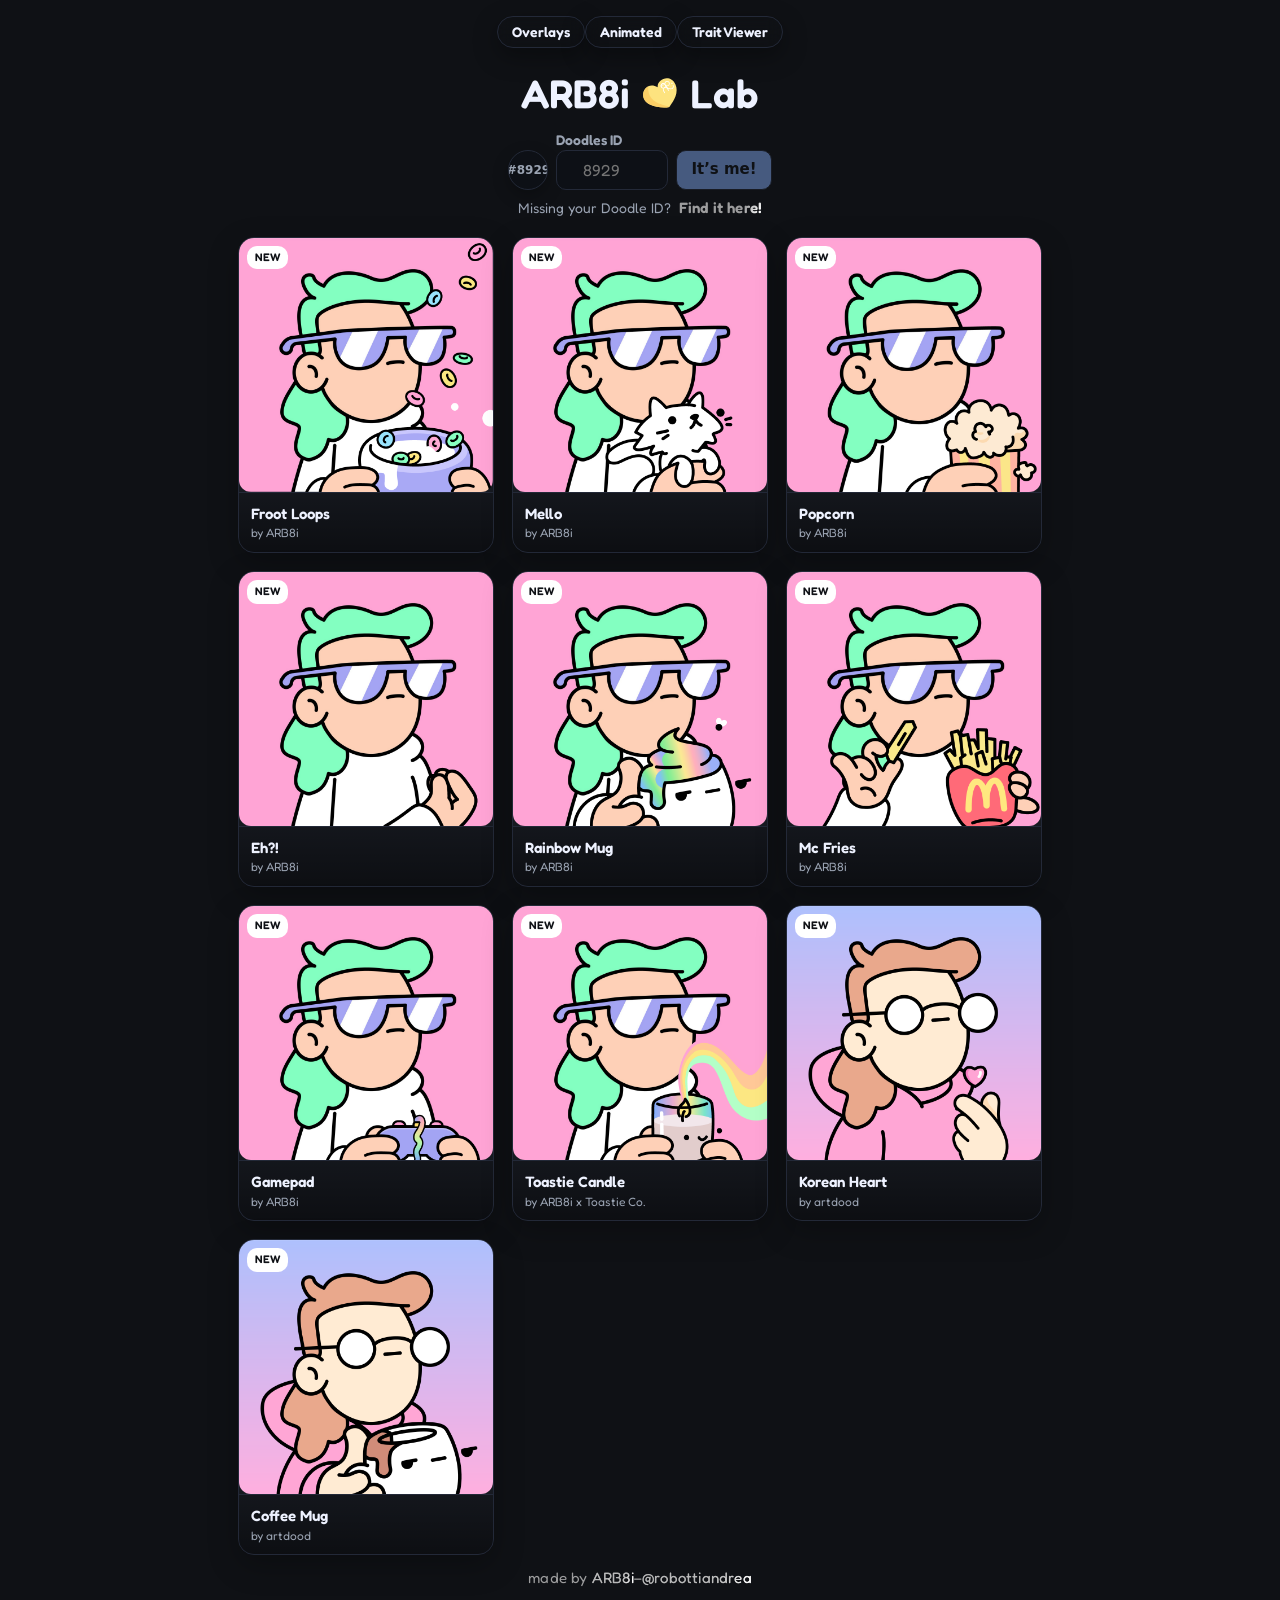
==== index.html @ 6c1bfeb5 "Add files via upload" ====
<!doctype html>
<html lang="it">
<head>
<meta charset="utf-8" />
<meta name="viewport" content="width=device-width, initial-scale=1, viewport-fit=cover">
<title>ARB8i Lab — Gallery</title>
<link rel="icon" href="icons/icon-192.png">
<link rel="preconnect" href="https://fonts.googleapis.com">
<link rel="preconnect" href="https://fonts.gstatic.com" crossorigin>
<link href="https://fonts.googleapis.com/css2?family=Fredoka:wght@500;600&display=swap" rel="stylesheet">
<link rel="stylesheet" href="./styles/common.css">
<link rel="manifest" href="/manifest.webmanifest">
<meta name="theme-color" content="#0f1115">

<link rel="apple-touch-icon" href="/icons/apple-touch-icon.png">
<meta name="apple-mobile-web-app-capable" content="yes">
<meta name="apple-mobile-web-app-status-bar-style" content="black-translucent">
<meta name="apple-mobile-web-app-title" content="Doodles">

<!-- libreria condivisa: mountIdRow, initIdControl, normalizeId, createIdPreview -->

<script src="./scripts/common.js?v=3"></script>
<script>
  if ('serviceWorker' in navigator) {
    navigator.serviceWorker.register('/sw.js').catch(()=>{});
  }
</script>

<style>
  :root{
    /* solo variabili/parametri usati QUI (non in common) */
    --footer-space: calc(44px + env(safe-area-inset-bottom));
    --card-w:256px;
    --gap:18px;

    /* params sheen chip */
    --sheen-width:56px;
    --sheen-alpha:.18;
    --sheen-angle:-14deg;
    --sheen-from:-120%;
    --sheen-to:220%;
    --sheen-dur:5.2s;
    --sheen-delay:1.2s;
  }

  *{box-sizing:border-box}

  body{
    min-height:100svh;
    display:flex;
    flex-direction:column;
  }
  .wrap{ flex:1 0 auto; }

  /* hero */
  .hero{ text-align:center; margin:8px 0 18px }
  /* HERO: font fisse */
  .hero h1{
    margin:0 0 8px;           /* unifica i due .hero h1 che avevi (6px e 8px) */
    font-size: 40px;          /* fisso (oppure 2rem se preferisci) */
    font-weight:600;
  }
  .hero p{
    margin:0;
    font-size: 14px;          /* fisso */
    line-height:1.35;
    color:var(--muted);
  }
  .hero .tagline{
    margin:20px 0 0;
    font-size: 30px;          /* fisso */
    line-height:1;
    color:var(--muted);
  }

  .hero .sub{ margin-top: 8px !important; }

  /* griglia cards */
  .grid{
    display:grid;
    grid-template-columns: repeat(auto-fill, minmax(var(--card-w), var(--card-w)));
    gap:var(--gap);
    justify-content:center;
    justify-items:center;
    max-width: calc(3 * var(--card-w) + 2 * var(--gap));
    margin-inline:auto;
  }

  /* parti di card specifiche della gallery (il resto sta in common.css) */
  .thumb{
	  position:relative;
	  aspect-ratio:1/1;
	  background:#0d1016;

	  /* ⬇️ questi due sono la chiave */
	  overflow: hidden;
	  border-radius: 12px; /* usa lo stesso raggio delle card, o la tua var */
	}

  .thumb img{ width:100%; height:100%; object-fit:cover; display:block; }
  .thumb video{
  width:100%; height:100%;
  object-fit:cover; display:block;
  border-radius:inherit; background:#000;
}
  .badge{
    position:absolute; top:8px; left:8px;
    padding:4px 8px; border-radius:10px; font-size:11px; font-weight:600;
    background:#fff; color:#0F1116;
  }
  .titlebar{ padding:10px 12px; border-top:1px solid var(--border);
             background:linear-gradient(0deg, rgba(0,0,0,.45), rgba(0,0,0,.15)); }
  .name{ font-size:15px; font-weight:600 }
  .by{ font-size:12px; color:var(--muted) }
  a.cardlink{ position:absolute; inset:0; display:block; text-decoration:none; color:inherit }
  .empty{ opacity:.8; text-align:center; border:1px dashed var(--border); border-radius:12px; padding:18px }
  
  :root{ --navchip-h: 44px; }
  /* nav chip sticky (solo gallery) */
  .navchip-bar{
    position: fixed;                          /* ← era sticky/flex */
    top: calc(env(safe-area-inset-top) + 12px);
    left: 0;                                  /* ← ancora ai bordi */
    right: 0;
    z-index: 9999;
    display: flex;
    justify-content: center;
    padding: 4px 0;
  }
  .navchip{
    display:inline-flex; align-items:center; gap:8px;
    padding:8px 14px; border-radius:999px;
    background: rgba(23,26,33,.85);
    background: color-mix(in oklab, var(--card) 85%, transparent);
    border:1px solid var(--border);
    backdrop-filter: blur(8px);
    box-shadow:0 8px 24px rgba(0,0,0,.35);
    font:600 14px/1 'Fredoka', system-ui, -apple-system, Segoe UI, Roboto, Helvetica, Arial;
    color:var(--text); text-decoration:none; white-space:nowrap;
    transition:border-color .15s ease, color .15s ease, transform .05s ease;
    position:relative; overflow:hidden;
    background: none !important; 
  }
  .navchip:hover{ color:var(--acc); border-color:var(--acc); }
  .navchip:active{ transform: translateY(1px); }
  /* spinge i contenuti sotto la barra (titolo non si sovrappone) */
  .wrap{
    padding-top: calc(env(safe-area-inset-top) + 12px + var(--navchip-h));
  }

  
/* Runner di luce che percorre il bordo (trigger: .grid.highlight) */

/* l’SVG sta sopra la card, ma non intercetta click */
.card{ position:relative; overflow:hidden; }
.card .runner{
  position:absolute;
  inset:-2px;                  /* abbraccia leggermente fuori per non “tagliare” */
  width:calc(100% + 4px);
  height:calc(100% + 4px);
  pointer-events:none;
  z-index:2;
}

/* aspetto della traccia luminosa */
.card .runner rect{
  fill:none;
  stroke-width: 2.5;           /* spessore luce */
  stroke-linejoin: round;
  stroke-linecap: round;

  /* segmento visibile + gap lungo il perimetro normalizzato (100) */
  stroke-dasharray: 100 0;     /* 10% luce, 90% gap */
  stroke-dashoffset: 100;      /* parte “fuori campo” */

  opacity:0;
  filter: drop-shadow(0 0 8px rgba(138,180,255,.55));
}

.grid.highlight .card .runner rect{
  animation:
    runnerFade 1.6s ease-out forwards,
    runnerLap  1.6s linear forwards;
  animation-delay: var(--delay, 0ms), var(--delay, 0ms);

}



/*questa serve?*/
@media (max-width:360px){
  .grid.highlight .card .runner rect { --delay: 0ms; }
}

/* animazioni */
@keyframes runnerFade{
  0%   { opacity:0 }
  12%  { opacity:1 }
  70%  { opacity:1 }
  100% { opacity:0 }
}
@keyframes runnerLap{
  from { stroke-dashoffset: 100 }  /* 100% del giro da fare */
  to   { stroke-dashoffset: 0 }    /* segmento arriva dove ha iniziato */
}

/* rispetto accessibilità: niente movimento per chi riduce */
@media (prefers-reduced-motion:reduce){
  .grid.highlight .card .runner rect{
    animation: runnerFade 0.8s ease-out both; /* solo fade, niente corsa */
  }
}


</style>

</head>
<body>
  <div class="navchip-bar">
    <a class="navchip" data-tab="overlays" href="./index.html?tab=overlays" title="Overlays">Overlays</a>
    <a class="navchip" data-tab="animated" href="./index.html?tab=animated" title="Animated">Animated</a>
    <a class="navchip" href="./Doodles_trait-viewer.html?source=index" title="Trait Viewer">Trait Viewer</a>
  </div>

  
    <main class="wrap">
      <header class="hero">
        <h1 class="brand">
          <span>ARB8i</span>
          <img src="icons/HeARt.svg" alt="" class="brand-heart" aria-hidden="true">
          <span>Lab</span>
        </h1>

      
      <div class="hero-id">
        <label for="idField" class="form-label">Doodles ID</label>
      
        <div class="hero-id-row">
          <!-- Host dove montiamo preview+input (e NON il bottone) -->
          <div id="idRowHost"></div>
      
          <!-- Contenitore del bottone + popover (il bottone verrà montato qui) -->
          <div class="id-cta">
          </div>
        </div>
      
        <p class="sub" style="margin:6px 0 0">
          Missing your Doodle ID?
          <a id="tvLink" class="back shimmer idhelp" href="./Doodles_trait-viewer.html?source=index">Find it here!</a>
        </p>
        
        <p id="idError" class="id-error" role="status" aria-live="polite" style="display:none"></p>
      </div>
     
    </header>

    <div id="grid" class="grid"></div>
    <div id="empty" class="empty" style="display:none">Nessun overlay nel manifest.</div>
  </main>

  <div class="footer-madeby">
    <a class="shimmer madeby-link" href="https://x.com/robottiandrea" target="_blank" rel="noopener">
      made by&nbsp;<span>ARB8i</span>–<span>@robottiandrea</span>
    </a>
  </div>

<script>
/* ====== DOM ====== */
const GRID = document.getElementById('grid');
const EMPTY = document.getElementById('empty');
const idError = document.getElementById('idError');

/* ====== UI helpers ====== */
// Ruota un <linearGradient> da 0 a 360° in "dur" ms (fallback senza SMIL)
function spinGradient(gradEl, dur = 1600){
  if (!gradEl) return;
  const t0 = performance.now();
  function tick(now){
    const p = Math.min(1, (now - t0) / dur);
    const angle = 360 * p;
    gradEl.setAttribute('gradientTransform', `rotate(${angle} 0.5 0.5)`);
    if (p < 1) requestAnimationFrame(tick);
  }
  requestAnimationFrame(tick);
}
  
function nudgeGrid(){
  if(!GRID) return;
  GRID.classList.remove('highlight');
  void GRID.offsetWidth;
  GRID.classList.add('highlight');

  // avvia la rotazione rainbow su TUTTI i gradient delle card
 document.querySelectorAll('.runner animateTransform')
  .forEach(a => a.beginElement());

}

function showPopover(msg){
  showCenterPop(msg, '', 1600);
  // Resta l’effetto “onda” sulla griglia dopo la scomparsa del popup
  setTimeout(() => startShowcase({ dur: 1600, stagger: 120 }), 1700);

}
// 1° giro in sequenza, poi TUTTO STOP
function startShowcase({dur = 1600, stagger = 120} = {}){
  const cards = Array.from(document.querySelectorAll('#grid .card'));
  if (!GRID || !cards.length) return;

  // Sequenza: assegno i ritardi per-card
  cards.forEach((card, i) => card.style.setProperty('--delay', `${i * stagger}ms`));

  // Avvio giro: ri-triggero le animazioni + faccio girare il gradient SOLO per 'dur'
  GRID.classList.remove('highlight');
  void GRID.offsetWidth;
  GRID.classList.add('highlight');

  document.querySelectorAll('.runner linearGradient')
    .forEach(g => spinGradient(g, dur)); // 1 sola rotazione del rainbow

  // Alla fine del giro totale: pulizia e STOP
  const total = dur + stagger * Math.max(0, cards.length - 1);
  setTimeout(() => {
    // tolgo i delay così, se in futuro ri-lanci, riparte da zero
    cards.forEach(card => card.style.removeProperty('--delay'));
    // tolgo highlight per evitare qualunque ri-trigger accidentale
    GRID.classList.remove('highlight');
  }, total + 50);
}

function bootThumbVideos(){
  const vids = document.querySelectorAll('.thumbvid');
  if (!vids.length || !('IntersectionObserver' in window)) return;

  const reduce = window.matchMedia('(prefers-reduced-motion: reduce)').matches;

  const io = new IntersectionObserver((entries)=>{
    entries.forEach(e=>{
      const v = e.target;
      if (e.isIntersecting && !reduce){
        v.muted = true;      // vecchi WebKit
        v.playsInline = true;
        v.play().catch(()=>{});
      } else {
        v.pause();
      }
    });
  }, { root:null, rootMargin:'120px 0px', threshold:0.2 });

  vids.forEach(v=>io.observe(v));
}



/* ====== Overlays grid ====== */
let overlays = null;

function cardHTML(item, isAnimated){
  // URL di destinazione in base alla tab
  const href = new URL(isAnimated ? 'editor_animator.html' : 'editor.html', location.href);
  if (isAnimated) href.searchParams.set('comp', item.id);
  else            href.searchParams.set('overlay', item.id);

  const gradId = `rg-${item.id}`;
  const thumb  = item.thumb || `thumbs/${item.id}.png`;
  const badge  = item.badge ? `<div class="badge" style="${item.badgeColor ? `background:${item.badgeColor}` : ''}">${item.badge}</div>` : '';
  const by     = item.author ? `<div class="by">by ${item.author}</div>` : '';

  return `
  <article class="card">
    <div class="thumb">
      ${badge}
		 ${item.preview && item.preview.mp4
		  ? `<video class="thumbvid" muted playsinline autoplay loop preload="metadata"
					poster="${(item.preview && item.preview.poster) || thumb}"
					src="${item.preview.mp4}"></video>`
		  : `<img loading="lazy" src="${thumb}" alt="${item.name || item.id}" />`
		}


    </div>
    <svg class="runner" viewBox="0 0 100 100" preserveAspectRatio="none" aria-hidden="true">
      <defs>
        <linearGradient id="${gradId}" x1="0" y1="0" x2="1" y2="0" gradientUnits="objectBoundingBox">
          <stop offset="0%"   stop-color="#A4A4F4"/>
          <stop offset="16%"  stop-color="#FFB0DD"/>
          <stop offset="33%"  stop-color="#FFBE88"/>
          <stop offset="50%"  stop-color="#FFE6A1"/>
          <stop offset="66%"  stop-color="#8FEACC"/>
          <stop offset="83%"  stop-color="#92D0FF"/>
          <stop offset="100%" stop-color="#A4A4F4"/>
          <animateTransform attributeName="gradientTransform" type="rotate"
            from="0 0.5 0.5" to="360 0.5 0.5" dur="1.6s" begin="indefinite" repeatCount="indefinite" fill="freeze" />
        </linearGradient>
      </defs>
      <rect x="1" y="1" width="98" height="98" rx="6" ry="6" pathLength="100"
            stroke="url(#${gradId})" fill="none" vector-effect="non-scaling-stroke" />
    </svg>
    <div class="titlebar">
      <div class="name">${item.name || item.id}</div>
      ${by}
    </div>
    <a class="cardlink" href="${href.toString()}"></a>
  </article>`;
}




function updateCardLinksWithId(id){
  document.querySelectorAll('a.cardlink').forEach(a=>{
    const u = new URL(a.getAttribute('href'), location.href);
    if(id==null){ u.searchParams.delete('id'); }
    else{ u.searchParams.set('id', id); }
    a.setAttribute('href', u.toString());
  });
}

function render(){
  if(!overlays || !overlays.items || overlays.items.length===0){
    GRID.innerHTML = '';
    if (EMPTY) EMPTY.style.display = '';
    return;
  }
  if (EMPTY) EMPTY.style.display = 'none';
  GRID.innerHTML = overlays.items.map((item, i) => cardHTML(item, IS_ANIMATED)).join('');
  bootThumbVideos();
  document.querySelectorAll('#grid .card').forEach((card, i) => {
    card.style.setProperty('--delay', `${i * 120}ms`); // 120ms tra una card e la successiva
  });
  const active = (OCNS && typeof OCNS.normalizeId === 'function')
  ? OCNS.normalizeId(localStorage.getItem('lastId'), 9999)
  : { valid:false };
updateCardLinksWithId(active.valid ? active.value : null);

}
/* ====== Riga ID condivisa: mount + init ====== */
const OCNS = window.OC;

if (OCNS && typeof OCNS.mountIdRow === 'function') {
  OCNS.mountIdRow('#idRowHost', {
    inputId: 'idField',
    previewId: 'idPreview',
    buttonId: 'idApplyBtn',
    buttonText: 'It’s me!',
    buttonClass: 'id-btn',
    buttonContainer: '.id-cta',
    showPreview: true,
    placeholder: '8929',
    maxLen: 4
  });
} else {
  console.warn('OC.mountIdRow non disponibile.');
}

let idCtrl = null;
if (OCNS && typeof OCNS.initIdControl === 'function') {
  idCtrl = OCNS.initIdControl({
    input: '#idField',
    preview: '#idPreview',
    button: '#idApplyBtn',
    defaultId: '8929',
    max: 9999,
    persistKey: 'lastId',
    urlParam: 'id',
    cleanUrlParam: true,
    linkUpdater: updateCardLinksWithId,
    onApply(id){
      updateCardLinksWithId(id);
      showPopover('Locked in! Pick a card!');
    },
    onValidChange(valid, st){
      updateCardLinksWithId(valid ? st.value : null);
    }
  });
} else {
  console.warn('OC.initIdControl non disponibile.');
}
/* ===== Popup centrale helpers ===== */
function showCenterPop(title, desc = '', autoHideMs = 1600){
  const el = document.getElementById('centerPop');
  const t  = document.getElementById('cpTitle');
  const d  = document.getElementById('cpDesc');
  if(!el || !t || !d) return;

  t.textContent = title || '';
  d.textContent = desc || '';
  d.style.display = desc ? '' : 'none';

  el.style.display = 'flex';

  if (autoHideMs > 0){
    clearTimeout(showCenterPop._t);
    showCenterPop._t = setTimeout(hideCenterPop, autoHideMs);
  }
}
function hideCenterPop(){
  const el = document.getElementById('centerPop');
  if (el) el.style.display = 'none';
}
// opzionale: chiudi toccando lo sfondo
document.getElementById('centerPop')?.addEventListener('click', hideCenterPop);

window.addEventListener('DOMContentLoaded', () => {
  const qs = new URLSearchParams(location.search);
  if (qs.get('lock') === '1') {
    showPopover('Locked in! Pick a card!');

    // pulizia: togli 'lock' dall'URL per non ri-triggerare al refresh
    qs.delete('lock');
    const clean = qs.toString();
    history.replaceState(null, '', location.pathname + (clean ? '?' + clean : ''));
  }
});
// Quale tab? (già nel tuo file)
const qsTab = new URLSearchParams(location.search).get('tab');
const TAB = (qsTab || 'overlays').toLowerCase();
const IS_ANIMATED = TAB === 'animated';

// ——— Allinea i link al Trait Viewer con la tab corrente
(function setViewerLinks(){
  const u = new URL('./Doodles_trait-viewer.html', location.href);
  u.searchParams.set('source','index');           // il viewer saprà che deve tornare qui
  u.searchParams.set('tab', TAB);                 // "overlays" o "animated"
  const href = u.toString();

  // 1) Nav chip "Trait Viewer"
  const navTv = document.querySelector('.navchip-bar a[title="Trait Viewer"]');
  if (navTv) navTv.href = href;

  // 2) Link "Find it here!"
  const tvLink = document.getElementById('tvLink');
  if (tvLink) tvLink.href = href;
})();


// (opzionale) evidenzia la tab corrente
requestAnimationFrame(() => {
  document.querySelectorAll('.navchip-bar .navchip[data-tab]').forEach(a => {
    const t = a.getAttribute('data-tab');
    if ((IS_ANIMATED && t === 'animated') || (!IS_ANIMATED && t === 'overlays')) {
      a.classList.add('active');
      a.setAttribute('aria-current','page');
    } else {
      a.classList.remove('active');
      a.removeAttribute('aria-current');
    }
  });
});


/* ====== Manifest overlays ====== */
async function loadManifest(){
  const urls = IS_ANIMATED
    ? ['./overlays/animated.json', './animated.json']
    : ['./overlays/overlays.json', './overlays.json'];

  for (const url of urls){
    try{
      const r = await fetch(url, { cache:'no-cache' });
      if (r.ok){ overlays = await r.json(); return; }
    }catch{}
  }
  overlays = { items: [] };
}


loadManifest().then(render).catch(()=>{ overlays = { items: [] }; render(); });
</script>
<!-- Popup centrale (riutilizzabile) -->
<div id="centerPop" class="center-pop" role="dialog" aria-modal="true" aria-live="assertive" style="display:none">
  <div class="box">
    <div id="cpTitle" class="title"></div>
    <p id="cpDesc" class="desc"></p>
  </div>
</div>
  
</body>
</html>
---- styles/common.css ----
/* ========== Tema & base ========== */
:root{
  --bg:#0f1115; --card:#171a21; --text:#eef2ff; --muted:#9aa3b2;
  --acc:#8ab4ff; --border:#232938;

  /* controlli */
  --ctrl-h:40px;
  --ctrl-br:10px;
  --ctrl-bw:1px;
  --ctrl-bc:#fff;        /* bordo bianco come nell'editor */
}

*{ box-sizing:border-box }
html{ -webkit-text-size-adjust:100%; }
body{
  margin:0; background:var(--bg); color:var(--text);
  font:15px/1.45 'Fredoka',system-ui,-apple-system,Segoe UI,Roboto,Helvetica,Arial;
}
input,button,select,textarea{ font:inherit; }

/* ========== Header “back” come editor/viewer ========== */
.header{
  display:flex; align-items:center; gap:12px;
  margin:20px 28px 10px;
}
/* Link “Find it here!” (accentato) */
.back{
  color:var(--acc);
  text-decoration:none;
}
.back:hover{ text-decoration:underline; }
.header h1{ margin:0; font-size:20px; font-weight:600; }
/* Riga di testo sotto (stesso stile ovunque) */
.sub{
  color:var(--muted);
  font-size:14px;  /* = editor */
}

/* ========== Label e link “Find it here!” ========== */
/* Label sopra l’input ID (uguale in index + editor) */
.form-label{
  display:inline-block;
  margin:0 0 6px;
  font-weight:600;
  font-size:14px;
  color:var(--muted);
  text-align:center;
}

/* Piccolo boost al link help (come in editor) */
.idhelp{
  font-weight:600;
  letter-spacing:.2px;
  margin-left:4px;
  font-size:14px;
}
@media (min-width:640px){
  .idhelp{ font-size:15px; }
}
.idhelp:hover{ text-decoration:underline; }

/* ========== Shimmer comune (testo lucido) ========== */
.shimmer,
.shimmer *{
  --shine-start:rgba(192,192,192,.8);
  --shine-middle:rgba(255,255,255,1);
  --shine-end:rgba(192,192,192,.8);
  background-image:linear-gradient(120deg,
    var(--shine-start) 40%, var(--shine-middle) 50%, var(--shine-end) 60%
  );
  background-size:200% 100%;
  -webkit-background-clip:text;
  background-clip:text;
  color:transparent;
  -webkit-text-fill-color: transparent; /* utile anche su Safari */
  animation:shine 8s linear infinite;
  letter-spacing:.2px;
}
@keyframes shine{ 0%{background-position:200% 0} 100%{background-position:-200% 0} }
@media (prefers-reduced-motion:reduce){ .shimmer, .shimmer *{ animation:none!important } }

/* ========== Footer “made by” ========== */
.footer-madeby{
  display:flex; justify-content:center; align-items:center;
  gap:0; margin:12px 0 16px; padding-bottom: env(safe-area-inset-bottom);
  white-space:nowrap;
}
.madeby-link{ display:inline-flex; align-items:center; gap:0; text-decoration:none; color:inherit; }
.madeby-link:hover{ text-decoration:underline; }



/* ========== Controlli & Bottoni (coerenti con editor) ========== */
.control{
  width:100%; height:var(--ctrl-h); padding:0 12px; line-height:var(--ctrl-h);
  border:var(--ctrl-bw) solid var(--ctrl-bc); border-radius:var(--ctrl-br);
  background:#0d1016; color:var(--text); outline:none; appearance:none; -webkit-appearance:none;
}
.control:focus{ box-shadow:0 0 0 2px rgba(138,180,255,.25); }

.btn{
  height:var(--ctrl-h); line-height:var(--ctrl-h);
  padding:0 14px; display:inline-flex; align-items:center; justify-content:center; gap:8px;
  border:1px solid var(--border); border-radius:var(--ctrl-br);
  background:#0d1016; color:var(--text); cursor:pointer; white-space:nowrap;
  font-weight:600;
}
.btn-primary{ background:linear-gradient(180deg,#2b62ff,#2753d7); border:0; color:#fff; }
.btn-outline{
  height:var(--ctrl-h); line-height:var(--ctrl-h);
  padding:0 16px; display:inline-flex; align-items:center; justify-content:center; gap:8px;
  border:var(--ctrl-bw) solid var(--ctrl-bc); border-radius:var(--ctrl-br);
  background:transparent; color:#fff; cursor:pointer; white-space:nowrap; font-weight:500;
  transition:all .2s ease-in-out;
}
.btn-outline:hover:enabled{ background:#fff; color:#000; }
.btn:disabled, .btn-outline:disabled{ opacity:.5; cursor:not-allowed; }

/* ========== Card base condivisa (gallery & viewer) ========== */
.card{
  background:var(--card); border:1px solid var(--border); border-radius:16px;
  overflow:hidden; position:relative; box-shadow:0 10px 30px rgba(0,0,0,.25);
  transition:transform .08s ease, box-shadow .08s ease;
}
.card:hover{ transform:translateY(-2px); box-shadow:0 16px 36px rgba(0,0,0,.35) }
.thumb{ aspect-ratio:1/1; background:#0d1016; }
.thumb img{ width:100%; height:100%; object-fit:cover; display:block }
.meta{ padding:8px 10px; display:flex; align-items:center; justify-content:space-between; gap:8px; border-top:1px solid var(--border) }
.open{
  font-size:12px; border-radius:9px; padding:6px 10px;
  border:1px solid var(--border); background:#0d1016; color:var(--text); text-decoration:none;
}

/* ========== Chips base ========== */
.chip{ background:#0d1016; border:1px solid var(--border); color:var(--muted); padding:6px 10px; border-radius:999px; font-size:12px }
/* ========== ID row condivisa (preview SX + input con X + bottone) ========== */

:root{ --id-width:112px; }  /* 4 cifre */


.id-row{
  display:grid;
  grid-template-columns: auto var(--id-width) auto;
  gap:10px;
  align-items:center;
  justify-content:center;
}

/* Input numerico “ID” */
.id-input{
  width:var(--id-width);
  height:40px;
  padding:0 12px;
  border-radius:10px;
  border:1px solid var(--border);
  background:#0d1016;
  color:var(--text);
  font-size:16px;
  font-variant-numeric:tabular-nums;
  text-align:center;
}
.id-input.error{ border-color:#ff4d4f; box-shadow:0 0 0 2px rgba(255,77,79,.2); }

/* Wrapper per la X interna (stile come Trait Viewer) */
.input-clear{ position:relative; }
.input-clear .id-input{ padding-right:34px; }
.clear-btn{
  position:absolute; right:8px; top:50%; transform:translateY(-50%);
  width:32px; height:32px; padding:0; border:0; background:transparent;
  border-radius:0; display:none; cursor:pointer;
}
.clear-btn.show{ display:block; }
.clear-btn::before{
  content:""; position:absolute; left:50%; top:50%; transform:translate(-50%,-50%);
  width:14px; height:14px;
  background: url('data:image/svg+xml;utf8,<svg xmlns="http://www.w3.org/2000/svg" width="14" height="14" viewBox="0 0 14 14"><path d="M1 1L13 13M13 1L1 13" stroke="%23b8bec9" stroke-width="2" stroke-linecap="round"/></svg>')
             no-repeat center;
  opacity:.85;
}
.clear-btn:hover::before{ opacity:1; }
.clear-btn:focus-visible{ outline:2px solid #2b62ff; outline-offset:2px; border-radius:6px; }

/* Mini-anteprima tonda a sinistra */
.id-preview{
  width:40px; height:40px; border-radius:50%; overflow:hidden;
  border:1px solid var(--border); background:#0d1016;
  box-shadow:0 6px 16px rgba(0,0,0,.25); position:relative;
}
.id-preview img{ width:100%; height:100%; object-fit:cover; object-position:50% 35%; display:block; }
.id-preview .id-badge{
  position:absolute; inset:0; display:flex; align-items:center; justify-content:center;
  font:600 12px/1 '',system-ui,-apple-system,Segoe UI,Roboto,Helvetica,Arial;
  color:var(--muted);
}
.id-preview.loading::after{
  content:""; position:absolute; inset:0;
  background:linear-gradient(90deg, rgba(255,255,255,0.06), rgba(255,255,255,0.14), rgba(255,255,255,0.06));
  background-size:200% 100%; animation:shine 1.8s linear infinite;
}
:root{
  --id-width:112px;     /* o quanto usi */
  --id-preview:40px;    /* diametro mini-anteprima */
  --id-gap:0px;         /* spazio tra preview / input / bottone */
}

:root{
  --id-width:112px;    /* o quanto preferisci */
  --id-preview:40px;   /* diametro mini-anteprima */
  --id-gap:8px;        /* spazio tra le colonne */
}

/* Griglia complessiva (label sopra, poi riga a 3 colonne) */
.hero-id{
  display:grid;
  grid-template-columns: var(--id-preview) var(--id-width) auto; /* preview | input | bottone */
  row-gap:6px;
  column-gap: var(--id-gap);
  justify-content:center;
  align-items:center;
  width:fit-content;
  max-width:100%;
  margin:0 auto;
}
.hero-id{ row-gap: 0px; }          /* stringe label ↔ controlli */
.hero-id .sub{ margin-top: 6px; }  /* mantiene spazio controlli ↔ help */

/* Label sopra l'INPUT (colonna 2), allineata a sinistra */
.hero-id .form-label{
  grid-column:2;
  grid-row:1;
  justify-self:start;
  text-align:left;
  width: var(--id-width);
  margin:0;
}

/* --- Riga controlli: stessa griglia a 3 colonne --- */
.hero-id-row{
  grid-column:1 / -1;
  grid-row:2;

  display:grid;
  grid-template-columns: var(--id-preview) var(--id-width) auto;
  column-gap: var(--id-gap);
  align-items:center;
  justify-content:center;
}

/* 🔧 Appiattiamo ENTRAMBI i wrapper creati da OC */
#idRowHost,
#idRowHost > .id-row{
  display: contents;
}

/* Colonna 1 = mini-anteprima */
#idRowHost .id-preview{
  grid-column:1;
  width:var(--id-preview);
  height:var(--id-preview);
}

/* Colonna 2 = input (il wrapper dell’input è .input-clear) */
#idRowHost .input-clear{ grid-column:2; }

/* Colonna 3 = bottone */
.hero-id-row .id-cta{
  grid-column:3;
  display:flex; align-items:center; justify-content:center;
  white-space:nowrap;
}

/* Help e (se presente) errore restano sotto */
.hero-id .sub{ grid-column:1 / -1; grid-row:3; text-align:center; }
.id-error{ grid-column:1 / -1; grid-row:4; text-align:center; margin:6px 0 0; }

 /* Popover del bottone (solo qui) */
  .id-cta{ position:relative; display:flex; align-items:center; }
  .id-btn{
    height:40px; padding:0 14px; margin:0; border-radius:10px; border:1px solid var(--border);
    background:var(--acc); color:#0f1115; font-weight:700; font-family:'',system-ui,-apple-system,Segoe UI,Roboto,Helvetica,Arial;
    cursor:pointer; transition:transform .05s ease, filter .15s ease, opacity .15s;
  }
  .id-btn:hover{ filter:brightness(1.1); }
  .id-btn:active{ transform:translateY(1px); }
  .id-btn:disabled{ opacity:.45; cursor:not-allowed; }
  /* Popover (più grande, colori invertiti per massima visibilità) */ 
  /* ===== Popup centrale (riutilizzabile) ===== */
.center-pop {
  position: fixed;
  inset: 0;
  display: none;                 /* mostrato via JS con display:flex */
  align-items: center;
  justify-content: center;
  z-index: 10000;
  background: rgba(0,0,0,.45);
  backdrop-filter: blur(4px);
}

.center-pop .box {
  max-width: min(90vw, 520px);
  padding: 22px 26px;
  border-radius: 16px;
  background: var(--card);
  border: 1px solid var(--border);
  box-shadow: 0 12px 40px rgba(0,0,0,.5);
  text-align: center;
  animation: popScale .18s ease-out;
}

.center-pop .title {
  margin: 0 0 6px;
  font-weight: 700;
  font-size: 18px;
  color: var(--text);
}

.center-pop .desc {
  margin: 0;
  font-size: 14px;
  color: var(--muted);
}

@keyframes popScale {
  from { transform: scale(.96); opacity: 0; }
  to   { transform: scale(1);   opacity: 1; }
}
.brand {
  display: inline-flex;   
  align-items: center;
  gap: .4em;
  font-family: 'Fredoka', sans-serif;
  font-weight: 600;
}

}
.brand-heart {
  height: 1.1em;      /* scala col testo */
  width: auto;
  vertical-align: -0.12em; /* micro allineamento */
}
/* Forza dimensione fissa del cuore nel titolo */
.brand img.brand-heart{
  margin: -0.2em;
  width: 1.1em;
  height: 1.1em;
  flex: 0 0 auto;
  object-fit: contain;
  max-width: none;   /* evita ereditare max-width:100% da reset globali */
  display: inline-block;
  vertical-align: -0.12em;
}
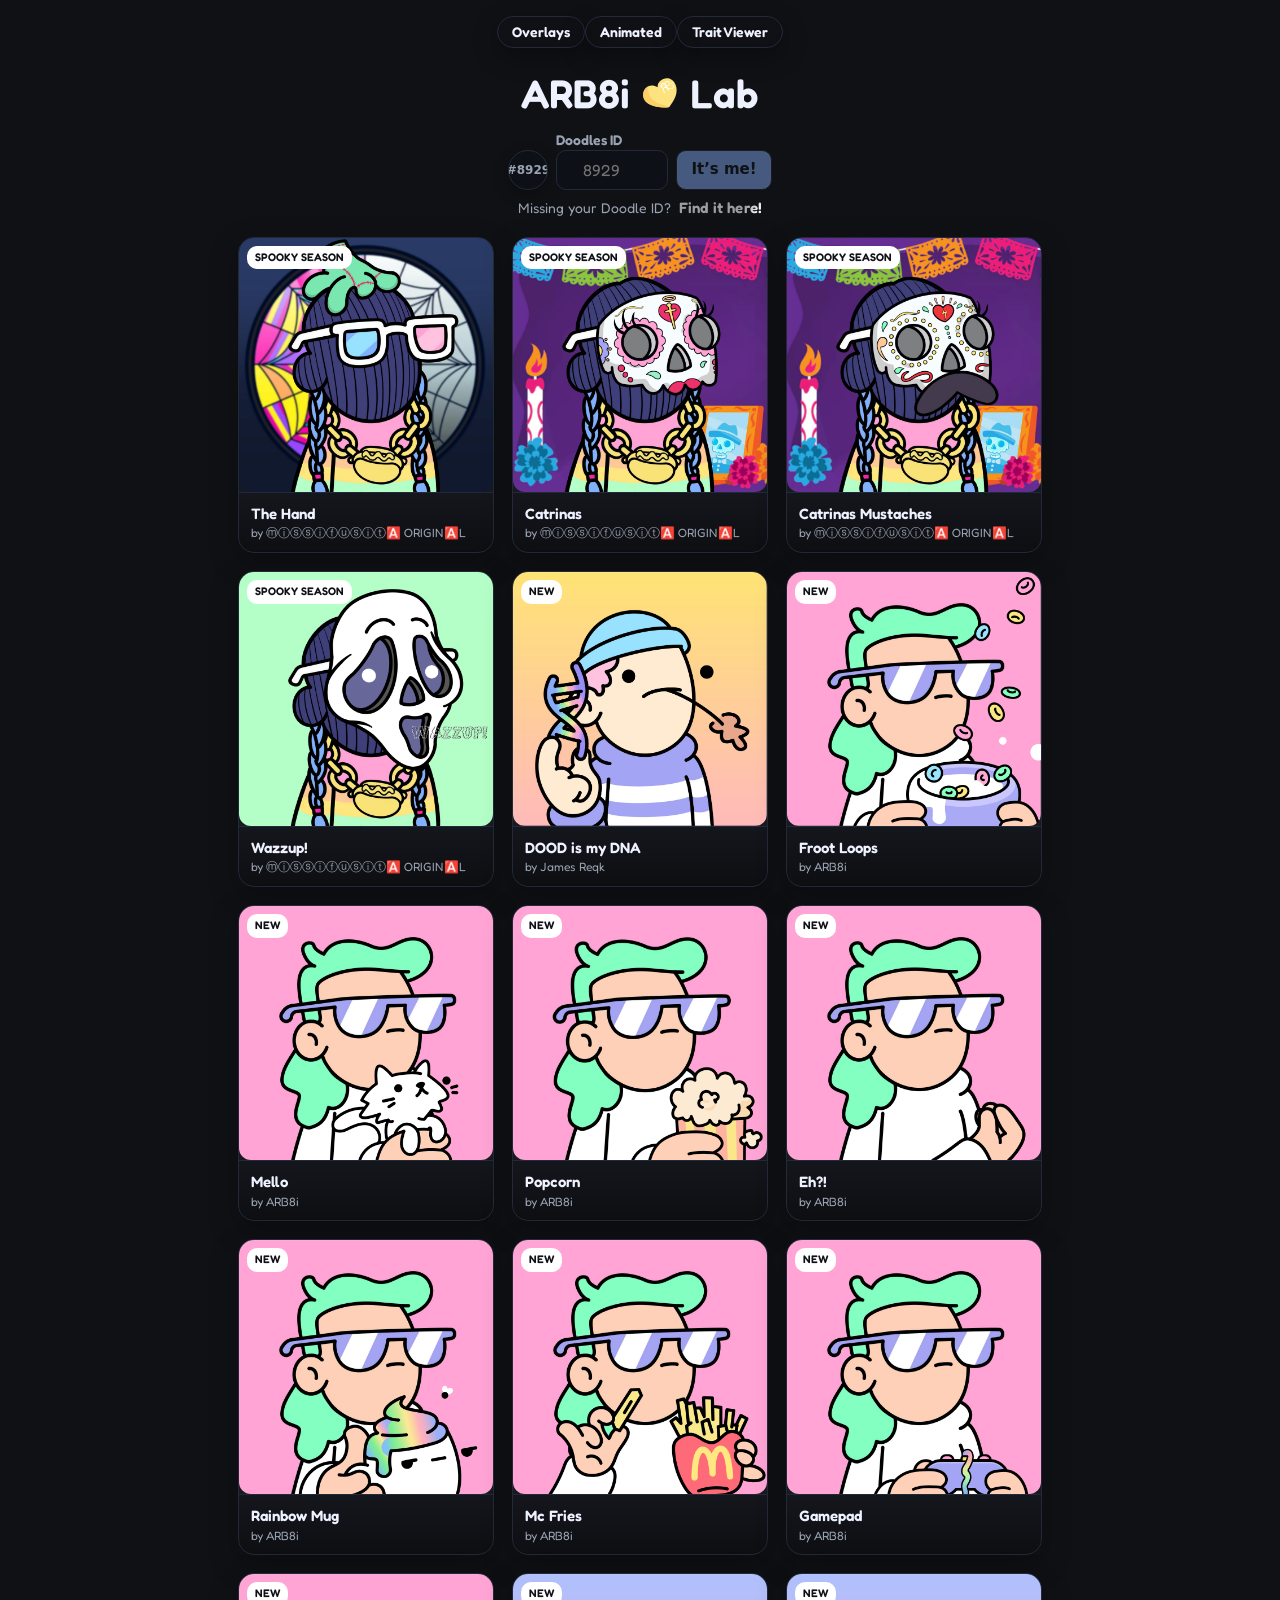
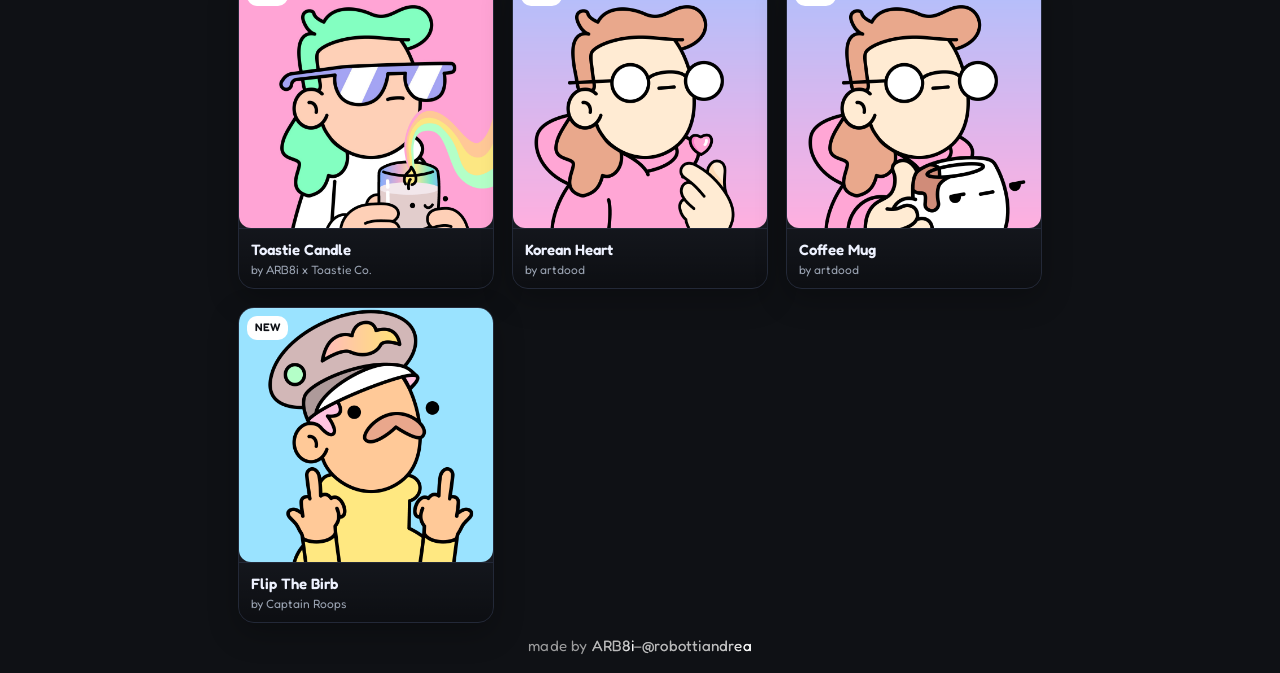
==== commit cfa863f7: "Add files via upload" ====
--- a/index.html
+++ b/index.html
@@ -12,10 +12,13 @@
 <link rel="manifest" href="/manifest.webmanifest">
 <meta name="theme-color" content="#0f1115">
 
+<!-- iOS PWA: OBBLIGATORI su OGNI pagina -->
 <link rel="apple-touch-icon" href="/icons/apple-touch-icon.png">
 <meta name="apple-mobile-web-app-capable" content="yes">
 <meta name="apple-mobile-web-app-status-bar-style" content="black-translucent">
 <meta name="apple-mobile-web-app-title" content="Doodles">
+<meta name="viewport" content="width=device-width, initial-scale=1, viewport-fit=cover">
+
 
 <!-- libreria condivisa: mountIdRow, initIdControl, normalizeId, createIdPreview -->
 
@@ -112,7 +115,7 @@
              background:linear-gradient(0deg, rgba(0,0,0,.45), rgba(0,0,0,.15)); }
   .name{ font-size:15px; font-weight:600 }
   .by{ font-size:12px; color:var(--muted) }
-  a.cardlink{ position:absolute; inset:0; display:block; text-decoration:none; color:inherit }
+  a.cardlink{ position:absolute; inset:0; display:block; text-decoration:none; color:inherit; z-index:5; }
   .empty{ opacity:.8; text-align:center; border:1px dashed var(--border); border-radius:12px; padding:18px }
   
   :root{ --navchip-h: 44px; }
@@ -213,6 +216,68 @@
 
 
 </style>
+
+<script>
+(function keepInPWA(){
+  const isStandalone =
+    !!(navigator.standalone || (window.matchMedia && window.matchMedia('(display-mode: standalone)').matches));
+  if (!isStandalone) return;
+
+  function handleNav(e){
+    const a = e.target && e.target.closest && e.target.closest('a[href]');
+    if (!a) return;
+
+    // ignore click già gestiti / modificati
+    if (e.defaultPrevented) return;
+    if (e.metaKey || e.ctrlKey || e.shiftKey || e.altKey) return;
+
+    const href = a.getAttribute('href');
+    if (!href) return;
+
+    // lascia stare link esterni/ancore/protocolli speciali
+    if (a.dataset.external === '1') return;
+    if (/^(#|mailto:|tel:|sms:|blob:|data:|javascript:)/i.test(href)) return;
+
+    const url = new URL(href, location.href);
+    if (url.origin !== location.origin) return; // esterno → lascia
+
+    // siamo in-app e stessa origin: blocca e naviga RELATIVO
+    e.preventDefault();
+    a.removeAttribute('target'); // evitare _blank ereditati
+    location.assign(url.pathname + url.search + url.hash);
+  }
+
+  // iOS: intercetta SIA click SIA touchend, in capture e non-passive
+  addEventListener('click', handleNav, { capture: true, passive: false });
+  addEventListener('touchend', handleNav, { capture: true, passive: false });
+  ['click','touchend','auxclick','keydown'].forEach(ev=>{
+  addEventListener(ev, (e)=>{
+    if (ev==='keydown' && e.key!=='Enter' && e.key!==' ') return;
+    const a = e.target?.closest?.('a[href]');
+    if (!a) return;
+    if (e.defaultPrevented) return;
+    if (e.metaKey || e.ctrlKey || e.shiftKey || e.altKey) return;
+
+    const href = a.getAttribute('href');
+    if (!href) return;
+    if (a.dataset.external === '1') return;
+    if (/^(#|mailto:|tel:|sms:|blob:|data:|javascript:)/i.test(href)) return;
+
+    const url = new URL(href, location.href);
+    if (url.origin !== location.origin) return;
+
+    e.preventDefault();
+    a.removeAttribute('target');
+    location.assign(url.pathname + url.search + url.hash);
+  }, { capture:true, passive:false });
+});
+
+  
+  
+})();
+</script>
+
+
 
 </head>
 <body>
@@ -361,6 +426,9 @@
   if (isAnimated) href.searchParams.set('comp', item.id);
   else            href.searchParams.set('overlay', item.id);
 
+  // 👉 RELATIVO (resta in PWA anche senza il listener di cattura)
+  const hrefRel = href.pathname + href.search + href.hash;
+
   const gradId = `rg-${item.id}`;
   const thumb  = item.thumb || `thumbs/${item.id}.png`;
   const badge  = item.badge ? `<div class="badge" style="${item.badgeColor ? `background:${item.badgeColor}` : ''}">${item.badge}</div>` : '';
@@ -376,8 +444,6 @@
 					src="${item.preview.mp4}"></video>`
 		  : `<img loading="lazy" src="${thumb}" alt="${item.name || item.id}" />`
 		}
-
-
     </div>
     <svg class="runner" viewBox="0 0 100 100" preserveAspectRatio="none" aria-hidden="true">
       <defs>
@@ -400,19 +466,17 @@
       <div class="name">${item.name || item.id}</div>
       ${by}
     </div>
-    <a class="cardlink" href="${href.toString()}"></a>
+    <a class="cardlink" href="${hrefRel}"></a>
   </article>`;
 }
-
-
-
 
 function updateCardLinksWithId(id){
   document.querySelectorAll('a.cardlink').forEach(a=>{
     const u = new URL(a.getAttribute('href'), location.href);
     if(id==null){ u.searchParams.delete('id'); }
     else{ u.searchParams.set('id', id); }
-    a.setAttribute('href', u.toString());
+    // 👉 scrivo il path relativo (no origin) per restare sempre in-app
+    a.setAttribute('href', u.pathname + u.search + u.hash);
   });
 }
 
@@ -452,6 +516,28 @@
 } else {
   console.warn('OC.mountIdRow non disponibile.');
 }
+// [NEW] Hard cap: solo 0-9, massimo 4 cifre, range 0..9999
+(function lockIdField(){
+  const inp = document.getElementById('idField');
+  if (!inp) return;
+
+  // Hint UI + paletti
+  inp.setAttribute('inputmode','numeric');
+  inp.setAttribute('maxlength','4');
+  inp.setAttribute('pattern','\\d{1,4}');
+
+  // Blocca caratteri non numerici PRIMA che entrino
+  inp.addEventListener('beforeinput', (e)=>{
+    if (e.data && /\D/.test(e.data)) e.preventDefault();
+  });
+
+  // Sanifica incolla/IME e tronca a 4 / 9999
+  inp.addEventListener('input', ()=>{
+    let v = inp.value.replace(/\D+/g, '').slice(0, 4);
+    if (v && parseInt(v,10) > 9999) v = '9999';
+    if (inp.value !== v) inp.value = v;
+  });
+})();
 
 let idCtrl = null;
 if (OCNS && typeof OCNS.initIdControl === 'function') {
@@ -520,15 +606,13 @@
 // ——— Allinea i link al Trait Viewer con la tab corrente
 (function setViewerLinks(){
   const u = new URL('./Doodles_trait-viewer.html', location.href);
-  u.searchParams.set('source','index');           // il viewer saprà che deve tornare qui
-  u.searchParams.set('tab', TAB);                 // "overlays" o "animated"
-  const href = u.toString();
-
-  // 1) Nav chip "Trait Viewer"
+  u.searchParams.set('source','index');
+  u.searchParams.set('tab', TAB);
+  const href = u.pathname + u.search + u.hash;   // ← relativo
+
   const navTv = document.querySelector('.navchip-bar a[title="Trait Viewer"]');
   if (navTv) navTv.href = href;
 
-  // 2) Link "Find it here!"
   const tvLink = document.getElementById('tvLink');
   if (tvLink) tvLink.href = href;
 })();
